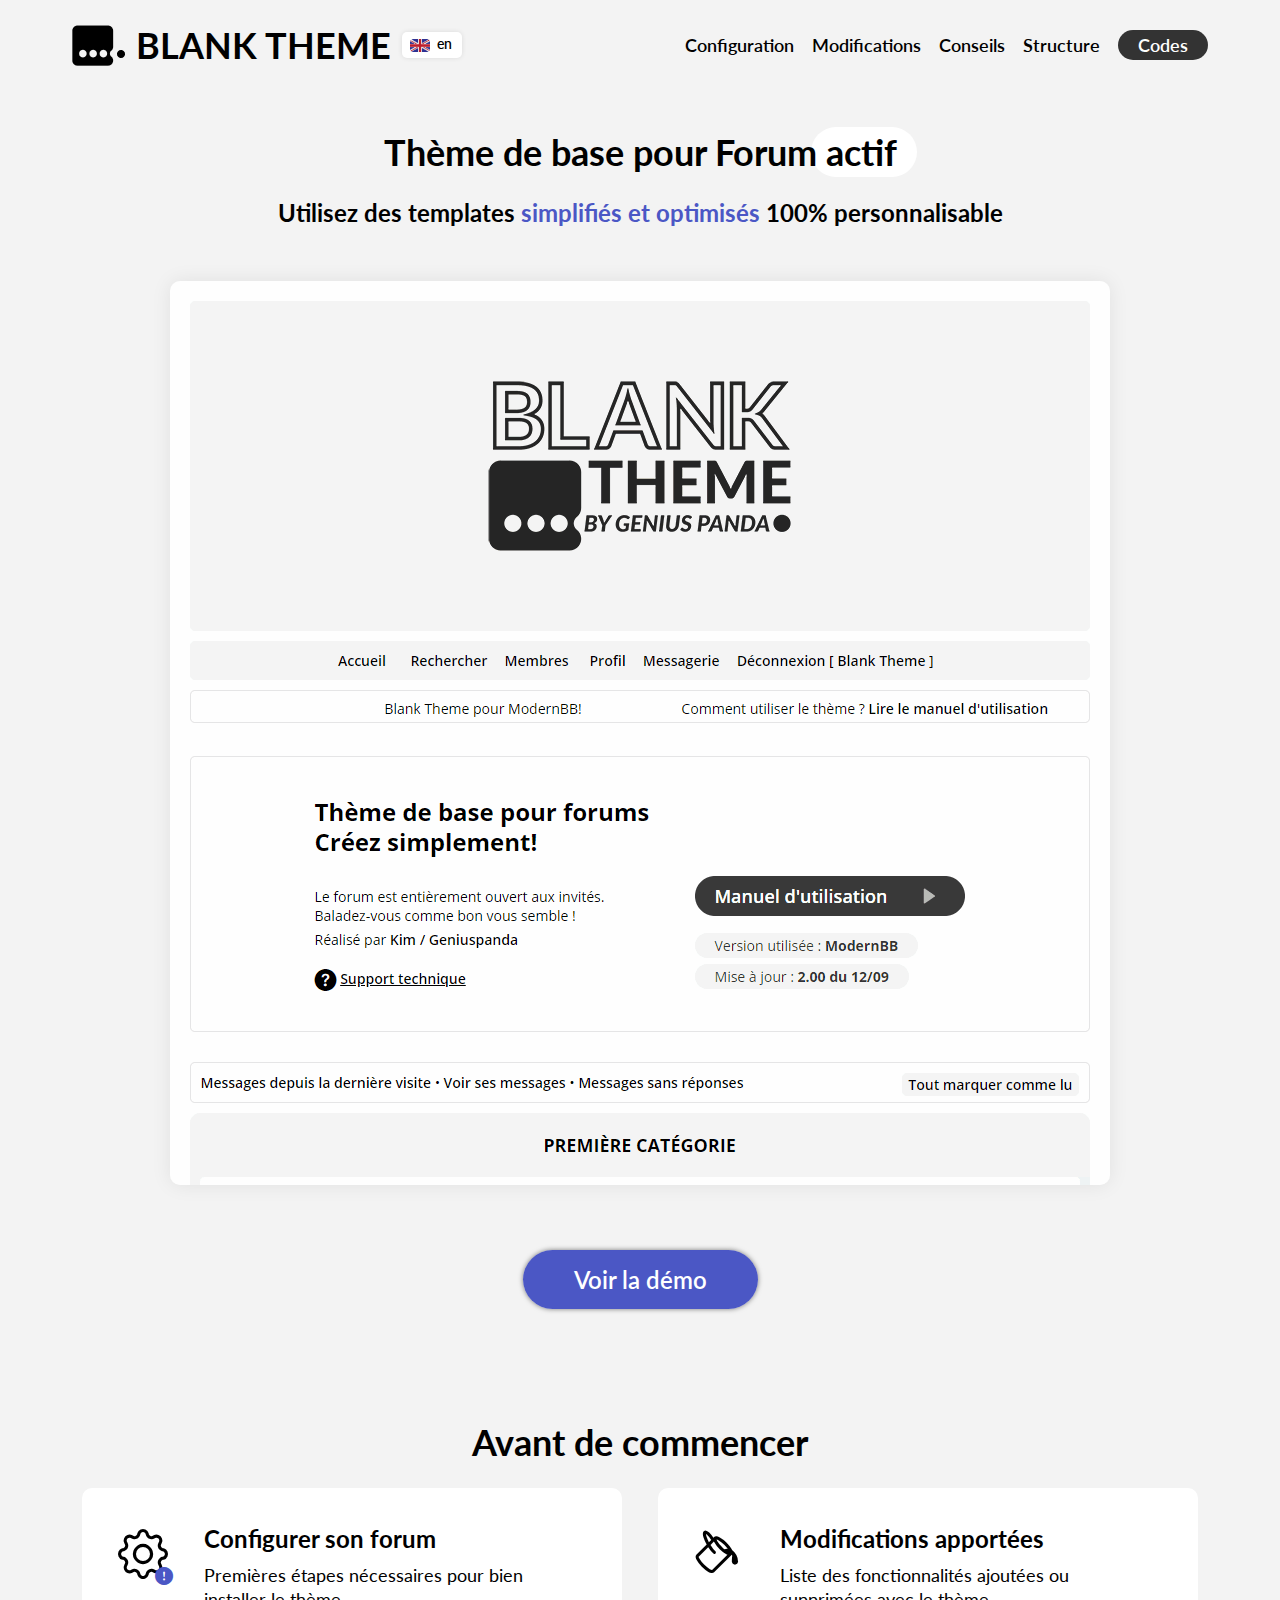
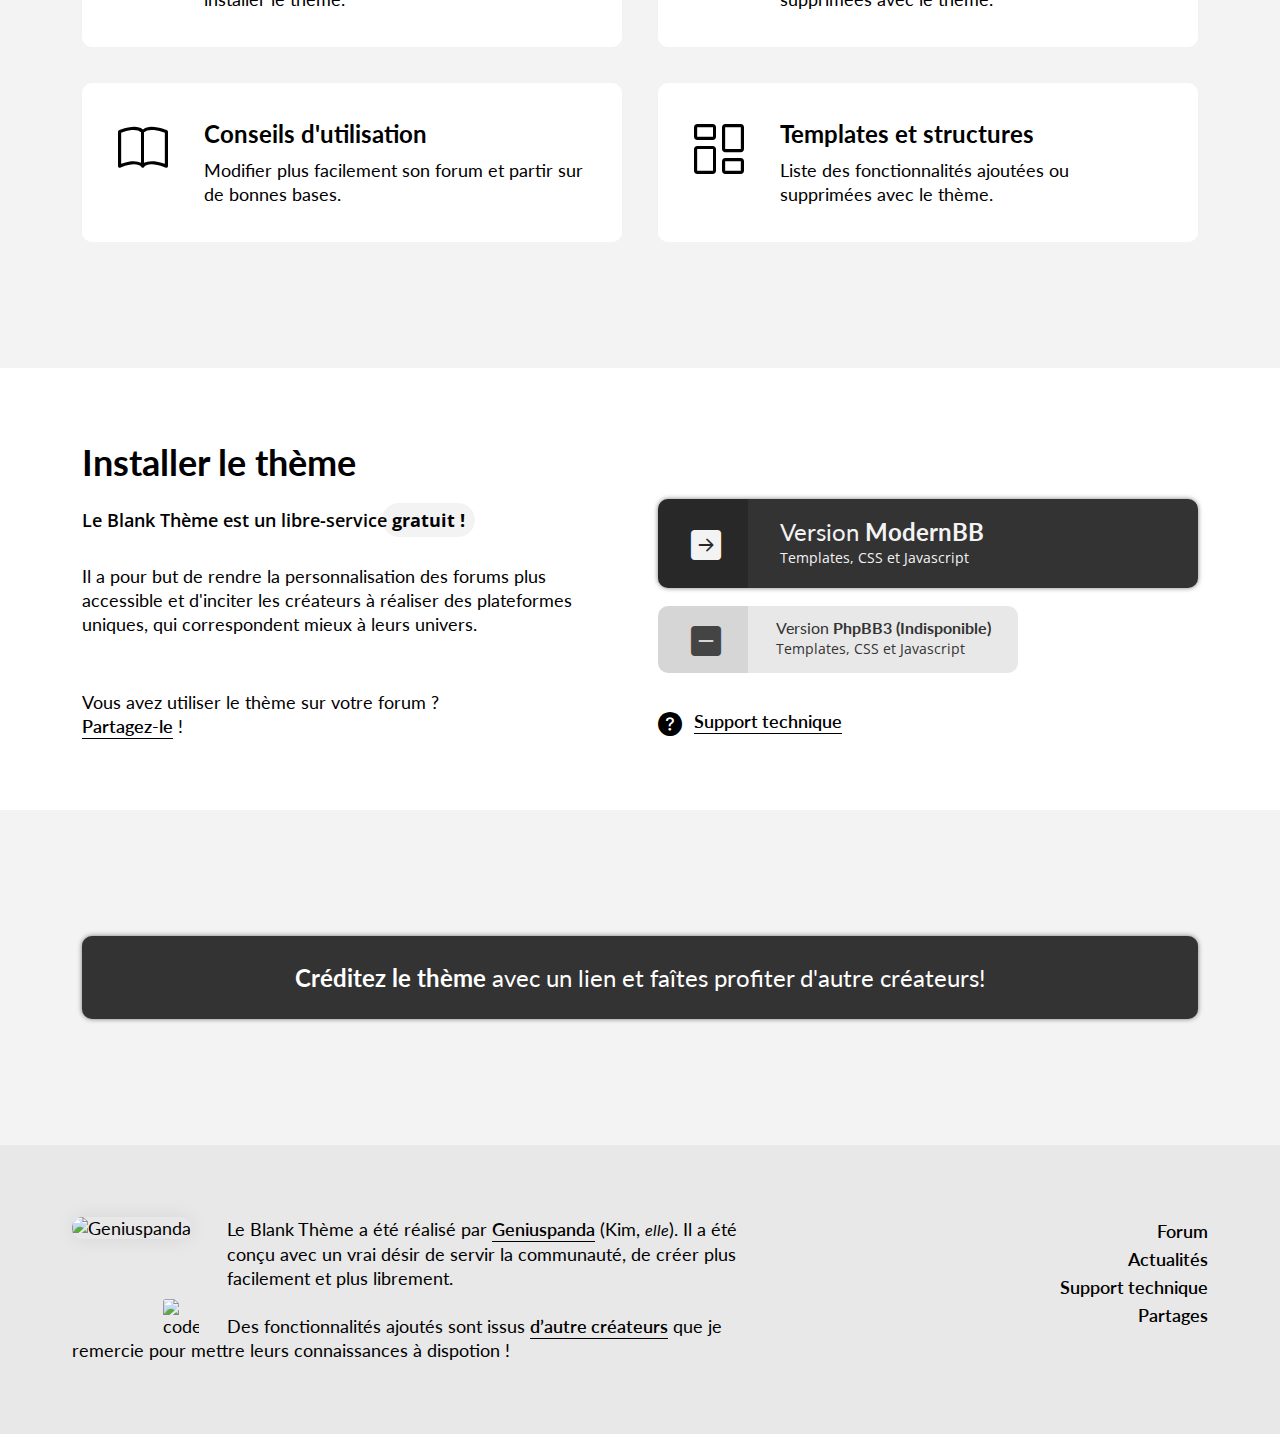
==== index.html @ 56694401 "Push to repository" ====
<!DOCTYPE html>
<html lang="fr">

<head>
    <meta charset="UTF-8">
    <title>Blank Theme Documentation</title>

    <link rel="stylesheet" href="index.css">

    <link rel="preconnect" href="https://fonts.gstatic.com" crossorigin>
    <link href="https://fonts.googleapis.com/css2?family=Lato:ital,wght@0,400;0,700;0,900;1,400&family=Open+Sans:ital,wght@0,300;0,400;0,600;1,300;1,400;1,600&display=swap" rel="stylesheet">

    <link rel="stylesheet" href="https://cdn.jsdelivr.net/npm/bootstrap-icons@1.5.0/font/bootstrap-icons.css">

    <script>
        function myFunction() {
            var x = document.getElementById("header");
            if (x.className === "navigation") {
                x.className += " responsive";
            } else {
                x.className = "navigation";
            }
        }

    </script>

</head>

<body>

    <header>
        <div class="logo">
            <a href="/" class="homepage">
                <img src="asset/logo.png" />
                <span class="title">Blank Theme</span>
            </a>
            <div class="lang">
                <a href="/EN/index.html">
                    <img src="asset/en_flag.png" alt="english" class="flag">en
                </a>
                <a class="translate" href="https://blankthemerpg.forumactif.com/t47-multi-langages-help-translate" target="_blank">translate?</a>

            </div>

        </div>

        <div class="navigation" id="header">
            <a href="configuration.html">Configuration</a>
            <a href="modifications.html">Modifications</a>
            <a href="tips.html">Conseils</a>
            <a href="templates.html">Structure</a>
            <a href="https://github.com/gp-kim/Blank-Theme" target="_blank" class="code-nav">Codes</a>
        </div>
    </header>



    <div class="hero-page">

        <h1><span>Thème de base pour Forum</span>
            <div class="forum"><span>actif</span></div>
        </h1>
        <h2>Utilisez des templates <accentClr>simplifiés et optimisés</accentClr> 100% personnalisable</h2>

        <div id="preview">
            <a href="https://blankthemerpg.forumactif.com/" target="_blank"><img src="asset/DEMO.gif" src="Aperçu de la démo" /></a>
        </div>
        <br />

        <a href="https://blankthemerpg.forumactif.com/" target="_blank" class="cta">Voir la démo</a>

    </div>



    <section>
        <h1 class="start">Avant de commencer</h1>

        <div class="start">

            <a class="article" href="configuration.html">
                <i class="bi bi-gear"></i>
                <i class="bi bi-exclamation-circle-fill"></i>
                <div>
                    <h2>Configurer son forum</h2>
                    <p>Premières étapes nécessaires pour bien installer le thème.</p>
                </div>
            </a>

            <a class="article" href="modifications.html">
                <i class="bi bi-paint-bucket"></i>
                <div>
                    <h2>Modifications apportées</h2>
                    <p>Liste des fonctionnalités ajoutées ou supprimées avec le thème.</p>
                </div>
            </a>

            <a class="article" href="tips.html">
                <i class="bi bi-book"></i>
                <div>
                    <h2>Conseils d'utilisation</h2>
                    <p>Modifier plus facilement son forum et partir sur de bonnes bases.</p>
                </div>
            </a>

            <a class="article" href="templates.html">
                <i class="bi bi-columns-gap"></i>
                <div>
                    <h2>Templates et structures</h2>
                    <p>Liste des fonctionnalités ajoutées ou supprimées avec le thème.</p>
                </div>
            </a>

        </div>
    </section>



    <div class="wrap">
        <section class="install">

            <div class="install-infos">
                <h1>Installer le thème</h1>
                <div class="free"><span>Le Blank Thème est un libre-service</span>
                    <div class="highlight"><span>gratuit !</span></div>
                </div><br />

                <p>Il a pour but de rendre la personnalisation des forums plus accessible et d'inciter les créateurs à réaliser des plateformes uniques, qui correspondent mieux à leurs univers.</p>
                <br /><br />

                <p>Vous avez utiliser le thème sur votre forum ? <br />
                    <a href="https://blankthemerpg.forumactif.com/t46-share-your-forum" target="_blank" class="underline">Partagez-le</a> !
                </p>

            </div>

            <div class="install-buttons">

                <a href="https://github.com/gp-kim/Blank-Theme" target="_blank" class="install-btn modernbb">
                    <div class="infos">
                        <h2>Version <strong>ModernBB</strong></h2>
                        <p>Templates, CSS et Javascript</p>
                    </div>

                    <div class="arrow">
                        <i class="bi bi-arrow-right-square-fill"></i>
                    </div>

                </a>

                <a href="" class="install-btn phpbb3">
                    <div class="infos">
                        <h2>Version <strong>PhpBB3 (Indisponible)</strong></h2>
                        <p>Templates, CSS et Javascript</p>
                    </div>

                    <div class="arrow">
                        <i class="bi bi-dash-square-fill"></i>
                    </div>

                </a>

                <span class="support">
                    <i class="bi bi-question-circle-fill"></i> <a href="https://blankthemerpg.forumactif.com/f3-support-help" target="_blank" class="underline">Support technique</a>
                </span>


            </div>

        </section>
    </div>


    <section class="credit">
        <div>
            <h2><strong>Créditez le thème</strong> avec un lien et faîtes profiter d'autre créateurs!</h2>
        </div>
    </section>




    <footer>
        <div class="author">
            <div class="avatars">
                <img src="https://www.zupimages.net/up/21/41/6l9s.png" alt="Geniuspanda" class="gp">
                <img src="https://www.zupimages.net/up/21/41/nvf9.png" alt="code_lab" class="lab">
            </div>

            <p>
                Le Blank Thème a été réalisé par <a href="https://code-lab.tumblr.com/" class="underline" target="_blank">Geniuspanda</a> (Kim, <em>elle</em>). Il a été conçu avec un vrai désir de servir la communauté, de créer plus facilement et plus librement.
                <br /><br />
                Des fonctionnalités ajoutés sont issus <a href="modifications.html" class="underline" target="_blank">d’autre créateurs</a> que je remercie pour mettre leurs connaissances à dispotion !
            </p>
        </div>

        <div class="links_footer">
            <a href="https://blankthemerpg.forumactif.com/" target="_blank">Forum</a><br />
            <a href="https://blankthemerpg.forumactif.com/f14-updates" target="_blank">Actualités</a><br />
            <a href="https://blankthemerpg.forumactif.com/f3-support-help" target="_blank">Support technique</a><br />
            <a href="https://blankthemerpg.forumactif.com/t46-share-your-forum" target="_blank">Partages</a><br /><br />

            <script type='text/javascript' src='https://storage.ko-fi.com/cdn/widget/Widget_2.js'></script><script type='text/javascript'>kofiwidget2.init('Support Me on Ko-fi', '#4B57C5', 'H2H72OYRJ');kofiwidget2.draw();</script> 

        </div>

    </footer>


</body>

</html>
---- index.css ----
:root {
    --light: #FFFFFF;
    --dark: #333;
    --black: #000;
    --grey: #f3f3f3;
    --greyer: #E8E8E8;
    --dust: #959595;
    --accent: #4B57C5;
    --light-acc: #E8EAF8;

    --shad: 0 0 20px rgba(0, 0, 0, 0.08);
    --dark-shad: 0 0 5px rgba(0, 0, 0, 0.5);
    --sm-shad: 0 0 5px rgba(0, 0, 0, 0.1);

    --lato: 'Lato', sans-serif;
    --op: 'Open Sans', sans-serif;
}

* {
    box-sizing: border-box;
}

html {
    font-size: 62.5%;
}

body {
    background: var(--grey);
    font-family: var(--lato);
    margin: 130px 0 0;
    padding: 0;
    font-size: 1.8rem;
    
}


a {
    text-decoration: none;
    color: var(--black);
    position: relative;
    font-weight: 600;
    font-family: var(--lato);
}

a:hover {
    color: var(--accent)
}

a.underline:before, .navigation a:not(a.code-nav):before {
    content: '';
    position: absolute;
    display: block;
    bottom: -2px;
    right: 0;
    left: 0;
    height: 1px;
    width: 100%;
    background: var(--black);
    transition:
}

a.underline:hover:before, 
.navigation a:not(a.code-nav):hover:before, 
.navigation a.onpage:before 
{
    background: var(--accent)!important;
    height: 2px!important;
    opacity: 1;
}

.navigation a:not(a.code-nav, a.onpage):before {
    opacity: 0;
}



h1 {
    font-size: 3.6rem;
    margin-top: 0;
    scroll-margin-top: 110px;
}

h2 {
    font-size: 2.4rem;
    margin: 0 0 1rem;
    scroll-margin-top: 110px;

}

h3 {
    margin: 0
}

h4 {
    margin: 0;
    font-size: 1.8rem;
    position: relative;
}


p {
    font-size: 1.8rem;
    line-height: 2.4rem;
    margin: 1rem 0 0;
}

accentClr {
    color: var(--accent)
}


c {
    background: var(--grey);
    border-radius: 5px;
    font-family: monospace;
    font-size: 1.4rem;
    padding: 0.1em 0.4em;
    color: var(--accent);
}

em {
    font-size: 1.6rem;
}


section {
    max-width: 66em;
    margin: 7em auto;
    padding: 0 2em;
}

article {
    background: var(--light);
    padding: 3em;
    border-radius: 15px;
    position: relative;
}

.wrap {
    background: var(--light);
    padding: 4em 2em;
}





header {
    position: fixed;
    inset: 0;
    padding: 0 4em;
    height: 90px;
    margin: 0 auto;
    background: var(--grey);
    z-index: 99;
    display: flex;
    justify-content: space-between;
    align-items: center;
}
.logo, .logo a.homepage {
    font-size: 3.6rem;
    text-transform: uppercase;
    color: var(--black);
    font-weight: 700;
    display: flex;
    align-items: center;
    grid-gap: 0.3em;
}


.lang {
    background-color: var(--light);
    padding: 0.2em 0.6em 0.4em;
    border-radius: 5px;
    font-size: 1.4rem;
    border: none;
    font-family: var(--lato);
    cursor: pointer;
    transition: 0.3s;
    width: 60px;
    overflow: hidden;
    display: grid;
    grid-template-columns: 50px 150px;
    text-transform: none;
    grid-gap: 0.5em;
    box-shadow: var(--sm-shad);
}

.lang:hover {
    width: 130px;
}

img.flag {
    width: 20px;
    vertical-align: middle;
    margin-right: 0.5em;
}

a.translate {
    font-style: italic;
    font-weight: 500
}



.navigation {
    display: flex;
    align-items: center;
    grid-gap: 1em;
}


.navigation a {
    position: relative;
}

.code-nav {
    background: var(--dark);
    border-radius: 20px;
    padding: 0.1em 1em;
    color: var(--light);
    border: 2px solid transparent;
}

.code-nav:hover {
    border: 2px solid var(--black);
    color: var(--black);
    background: transparent;
}




.hero-page {
    text-align: center;
    padding: 0 2em;
}



.forum {
    display: inline-block;
    position: relative;
}

.forum:before {
    content: '';
    position: absolute;
    display: block;
    background: var(--light);
    inset: -3px -20px -3px -15px;
    border-radius: 30px;
}

.hero-page span {
    z-index: 5;
    position: relative
}

#preview {
    max-width: 940px;
    margin: 3em auto;
}
#preview img {
    width: 100%;
    border-radius: 10px;
    box-shadow: var(--shad);
    object-fit: cover;
    object-position: top;
}

a.cta {
    background: var(--accent);
    border-radius: 40px;
    padding: 0.5em 2em;
    margin-top: 2em;
    font-size: 2.4rem;
    color: var(--light);
    border: 3px solid transparent;
    box-shadow: var(--dark-shad)
}

a.cta:hover {
    background: var(--light);
    color: var(--accent);
    border: 3px solid var(--accent);
}



.start {
    display: grid;
    grid-template-columns: repeat(auto-fit, minmax(25em, 1fr));
    justify-content: center;
    grid-gap: 2em;
}

h1.start {
    text-align: center;
}

a.article {
    background: var(--light);
    border-radius: 10px;
    padding: 2em;
    grid-column-gap: 2em;
    position: relative;
    display: flex;
    transition: 0.3s
}

a.article:hover {
    transform: scale(1.05);
    box-shadow: var(--shad)
}

a.article p {
    font-weight: normal
}

a.article .bi {
    font-size: 5rem;
}

a.article .bi-exclamation-circle-fill {
    position: absolute;
    z-index: 5;
    top: 77px;
    left: 73px;
    color: var(--accent);
    font-size: 1.8rem;
}


.install {
    margin: 0 auto;
    background: var(--light);
    grid-template-columns: repeat(auto-fit, minmax(25em, 1fr));
    justify-content: center;
    display: grid;
    
    align-items: end;
    grid-gap: 2em;
}

.install > div {
    max-width: em;
    margin: ;
} 

.free {
    font-size: 1.8rem;
    font-family: var(--op);
    font-weight: 600;
}

.highlight {
    display: inline-block;
    position: relative;
    font-weight: bold;
}

.highlight:before {
    content: '';
    display: block;
    background: var(--grey);
    inset: -5px -10px;
    border-radius: 20px;
    position: absolute;
    z-index: 1
}

.free span {
    z-index: 5;
    position: relative
}


.install-btn {
    max-width: 30em;
    border-radius: 10px;
    position: relative;
    display: block;
    background-color: var(--dark);
    margin-bottom: 1em;
    color: var(--grey);
    box-shadow: var(--dark-shad);
    transition: 0.3s;
}

.install-btn:hover {
    color: var(--light);
}


.install-btn .infos {
    padding: 1em 1.8em;
    margin-left: 5em;
    z-index: 5;
    position: relative
}

.install-btn h2,
.install-btn p {
    margin: 0;
    font-weight: normal
}


.install-btn p {
    font-weight: normal;
    font-family: var(--op);
    font-size: 1.4rem;
}


.install-btn .arrow {
    background: rgba(0, 0, 0, 0.2);
    border-radius: 10px 0 0 10px;
    font-size: 3rem;
    padding-left: 1.1em;
    width: 3em;
    transition: 0.3s;
    position: absolute;
    z-index: 1;
    top: 0;
    left: 0;
    bottom: 0;
    display: flex;
    justify-content: ;
    align-items: center;
}


.install-btn:hover:not(.phpbb3) .arrow {
    padding-left: 1.5em;
    width: 100%;
    border-radius: 10px;
    color: var(--accent)
}

.install-btn.phpbb3 {
    min-width: 20em;
    background: var(--greyer);
    width: ;
    font-size: 1.2rem;
    color: var(--dark);
    margin-bottom: 3em;
    box-shadow: none;
    cursor: default;
}

.install-btn.phpbb3 .infos {
    margin-left: 8em;
}

.install-btn.phpbb3 h2 {
    font-size: 1.6rem;
}

.install-btn.phpbb3 .arrow {
    background: rgba(0, 0, 0, 0.08);
    opacity: 0.9
}

span.support:hover {
    color: var(--accent);
}

.bi-question-circle-fill {
    vertical-align: middle;
    font-size: 2.4rem;
    margin-right: 0.3em;
}

.credit {
    padding: em;
}

.credit > div {
    box-shadow: var(--dark-shad);
    border-radius: 10px;
    background: var(--dark);
    color: var(--light);
    text-align: center;
    padding: 1.5em;
    
}

.credit h2 {
    margin: 0;
    font-weight: normal
}



footer {
    background: var(--greyer);
    justify-content: space-between;
    padding: 4em;
    display: grid;
    grid-row-gap: 2em;
    grid-template-columns: repeat(auto-fit, minmax(25em, auto)) ;
    margin-top: 7em;
}

.author {
    max-width: 45em;
}

.author p {
    margin-top: 0
}

.avatars {
    position: relative;
    height: 110px;
    float: left;
    margin-right: 2em;
    margin-bottom: 0.5em;
}

img.gp {
    box-shadow: var(--shad);
    border-radius: 10px;
    width: 110px;
    height: 110px;
    object-fit: cover;
}

img.lab {
    width: 40px;
    height: 40px;
    position: absolute;
    z-index: 5;
    bottom: -10px;
    right: -10px;
    border: 2px solid var(--greyer);
    border-radius: 5px;
}


.links_footer {
    text-align: right;
    line-height: 2.8rem;
}

.kofi {
    display:inline-block;
    border-radius: 7px;
    transition: 0.3s;
    line-height: 1.1rem;
    transform: scale(0.9)
}

.kofi:hover {
    box-shadow: var(--dark-shad);
    transform: scale(1)
}




@media screen and (max-width: 1260px) {
    header, footer {padding-right:2em;padding-left:2em;}
}
    
@media screen and (max-width: 1170px) {
  .navigation a:not(.code-nav) {display: none;}
    
    aside {display: none}
    .content {grid-column: 1 / span 2}
}
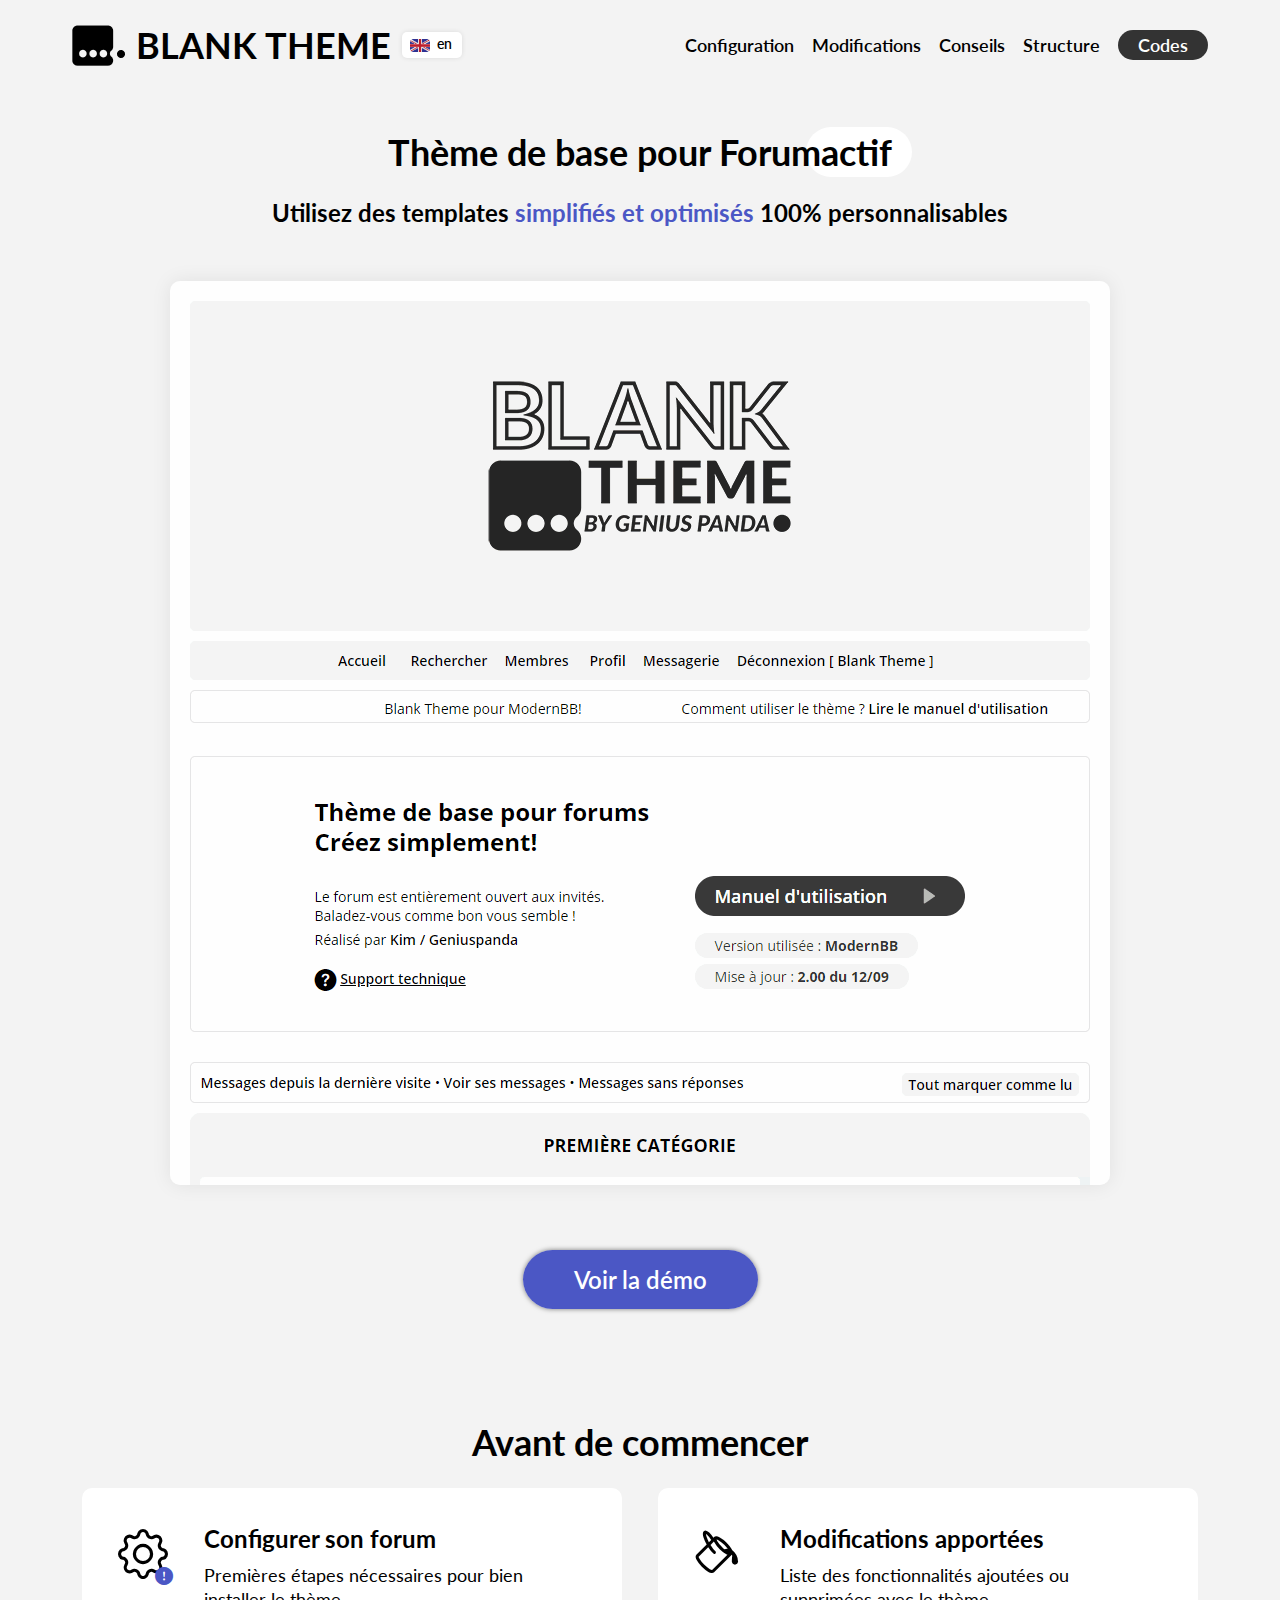
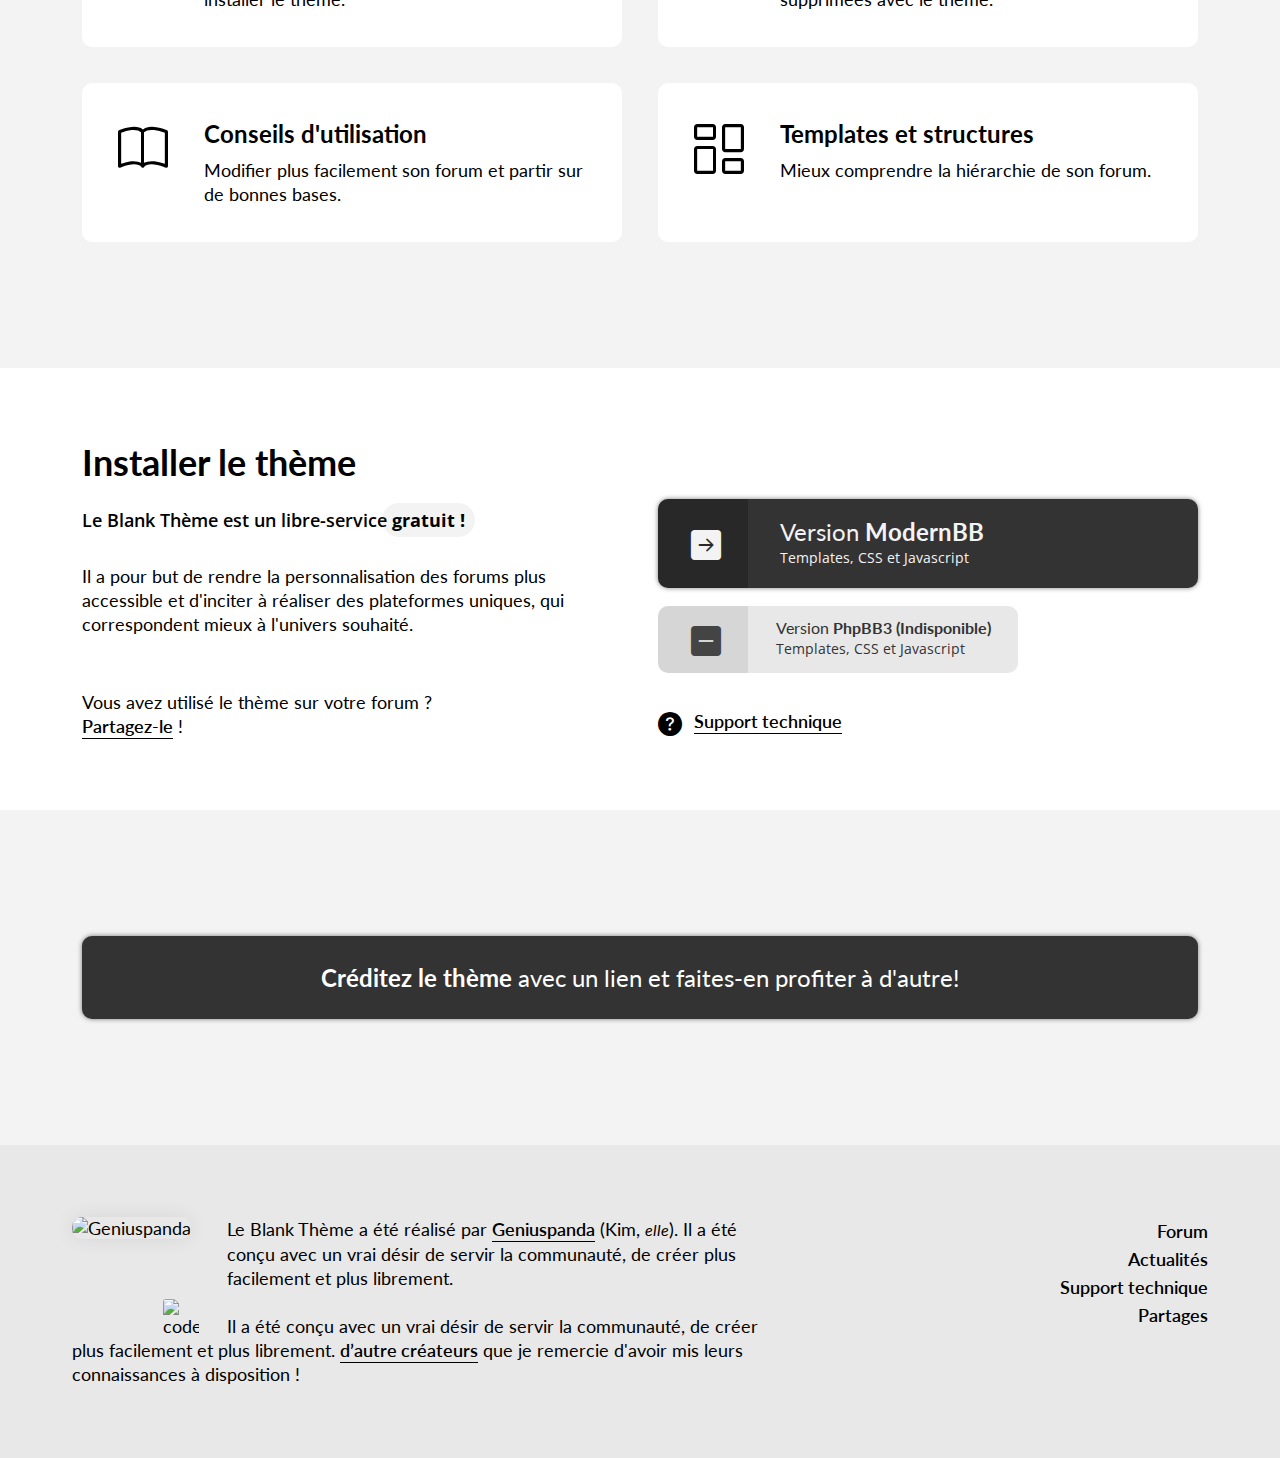
==== commit 1750b0b7: "Correction + favicon" ====
--- a/index.html
+++ b/index.html
@@ -4,6 +4,7 @@
 <head>
     <meta charset="UTF-8">
     <title>Blank Theme Documentation</title>
+    <link rel="shortcut icon" type="image/png" href="/asset/fav3.png"/>
 
     <link rel="stylesheet" href="index.css">
 
@@ -57,10 +58,9 @@
 
     <div class="hero-page">
 
-        <h1><span>Thème de base pour Forum</span>
-            <div class="forum"><span>actif</span></div>
+        <h1><span>Thème de base pour Forum</span><div class="forum"><span>actif</span></div>
         </h1>
-        <h2>Utilisez des templates <accentClr>simplifiés et optimisés</accentClr> 100% personnalisable</h2>
+        <h2>Utilisez des templates <accentClr>simplifiés et optimisés</accentClr> 100% personnalisables</h2>
 
         <div id="preview">
             <a href="https://blankthemerpg.forumactif.com/" target="_blank"><img src="asset/DEMO.gif" src="Aperçu de la démo" /></a>
@@ -107,7 +107,7 @@
                 <i class="bi bi-columns-gap"></i>
                 <div>
                     <h2>Templates et structures</h2>
-                    <p>Liste des fonctionnalités ajoutées ou supprimées avec le thème.</p>
+                    <p>Mieux comprendre la hiérarchie de son forum.</p>
                 </div>
             </a>
 
@@ -125,10 +125,10 @@
                     <div class="highlight"><span>gratuit !</span></div>
                 </div><br />
 
-                <p>Il a pour but de rendre la personnalisation des forums plus accessible et d'inciter les créateurs à réaliser des plateformes uniques, qui correspondent mieux à leurs univers.</p>
+                <p>Il a pour but de rendre la personnalisation des forums plus accessible et d'inciter à réaliser des plateformes uniques, qui correspondent mieux à l'univers souhaité.</p>
                 <br /><br />
 
-                <p>Vous avez utiliser le thème sur votre forum ? <br />
+                <p>Vous avez utilisé le thème sur votre forum ? <br />
                     <a href="https://blankthemerpg.forumactif.com/t46-share-your-forum" target="_blank" class="underline">Partagez-le</a> !
                 </p>
 
@@ -173,7 +173,7 @@
 
     <section class="credit">
         <div>
-            <h2><strong>Créditez le thème</strong> avec un lien et faîtes profiter d'autre créateurs!</h2>
+            <h2><strong>Créditez le thème</strong> avec un lien et faites-en profiter à d'autre!</h2>
         </div>
     </section>
 
@@ -188,9 +188,9 @@
             </div>
 
             <p>
-                Le Blank Thème a été réalisé par <a href="https://code-lab.tumblr.com/" class="underline" target="_blank">Geniuspanda</a> (Kim, <em>elle</em>). Il a été conçu avec un vrai désir de servir la communauté, de créer plus facilement et plus librement.
+                Le Blank Thème a été réalisé par <a href="https://code-lab.tumblr.com/" class="underline" target="_blank">Geniuspanda</a> (Kim, <em>elle</em>).  Il a été conçu avec un vrai désir de servir la communauté, de créer plus facilement et plus librement.
                 <br /><br />
-                Des fonctionnalités ajoutés sont issus <a href="modifications.html" class="underline" target="_blank">d’autre créateurs</a> que je remercie pour mettre leurs connaissances à dispotion !
+                 Il a été conçu avec un vrai désir de servir la communauté, de créer plus facilement et plus librement. <a href="modifications.html" class="underline" target="_blank">d’autre créateurs</a> que je remercie d'avoir mis leurs connaissances à disposition !
             </p>
         </div>
 
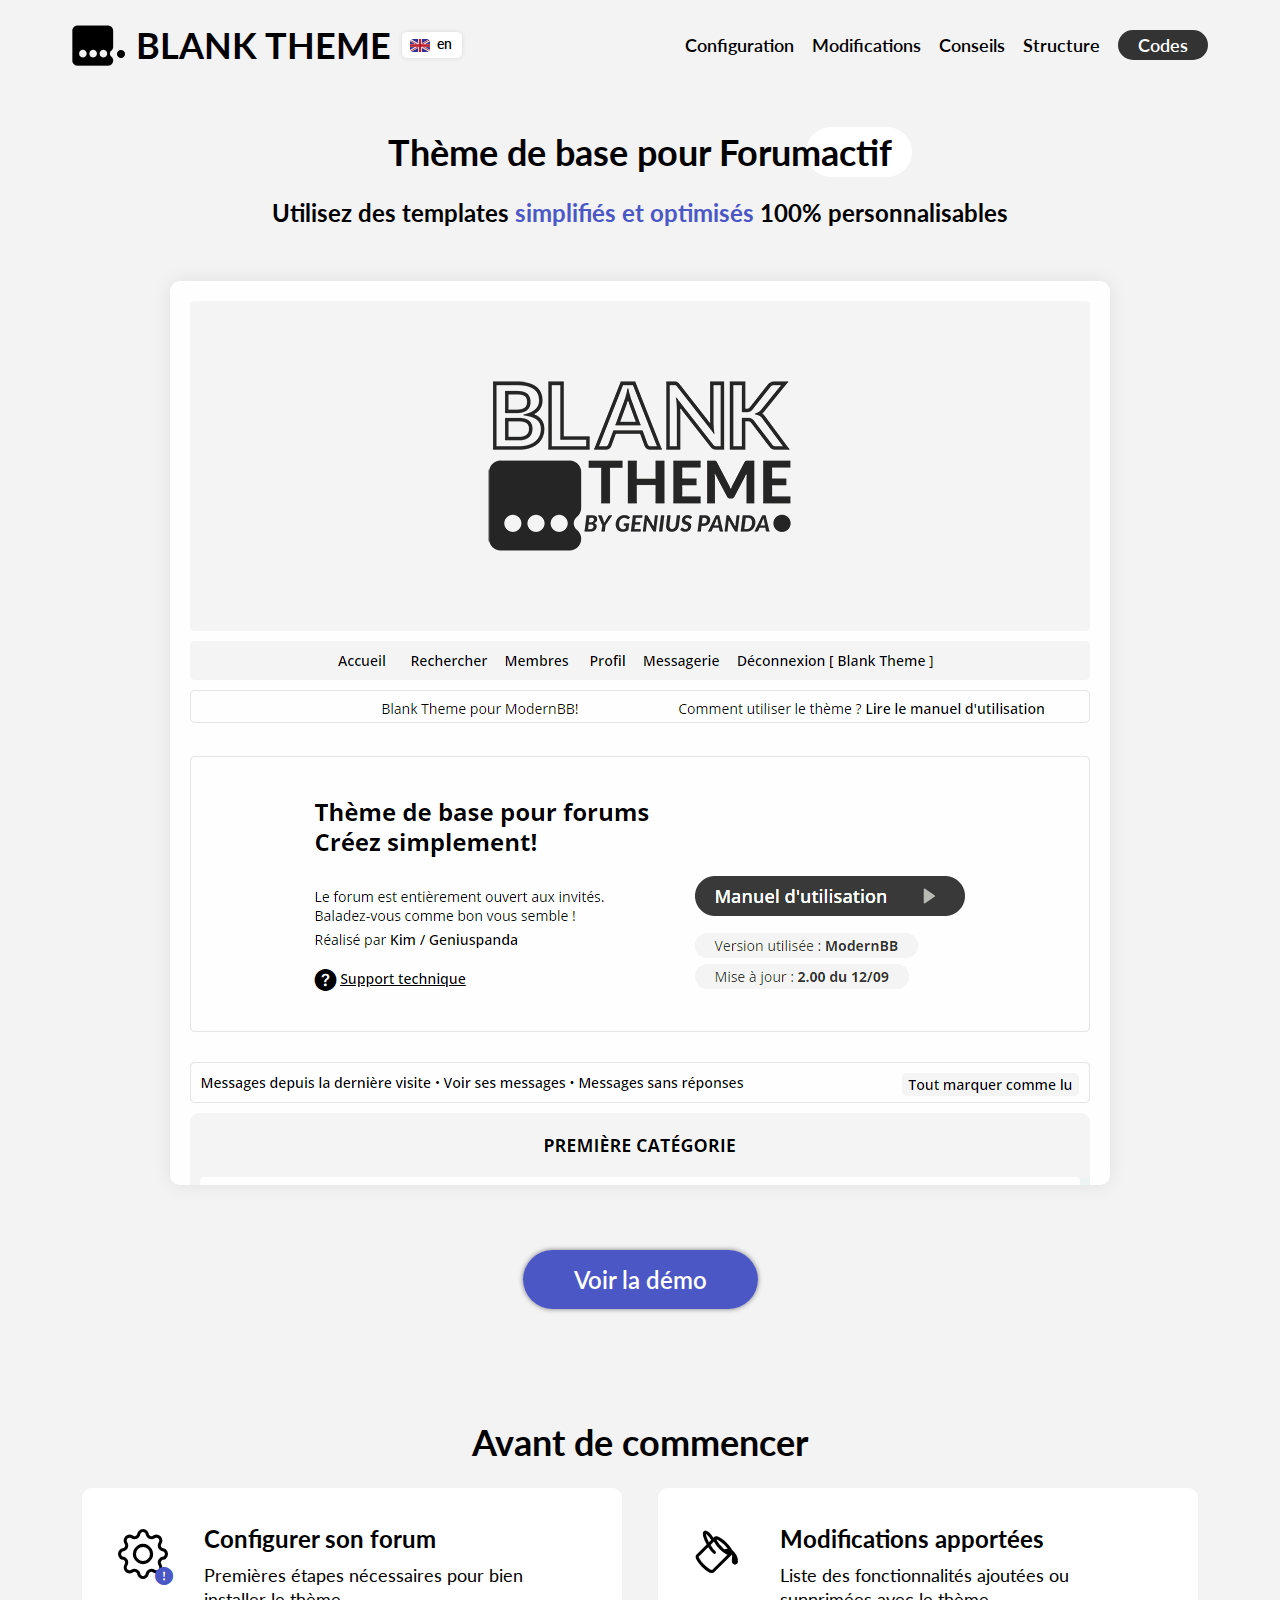
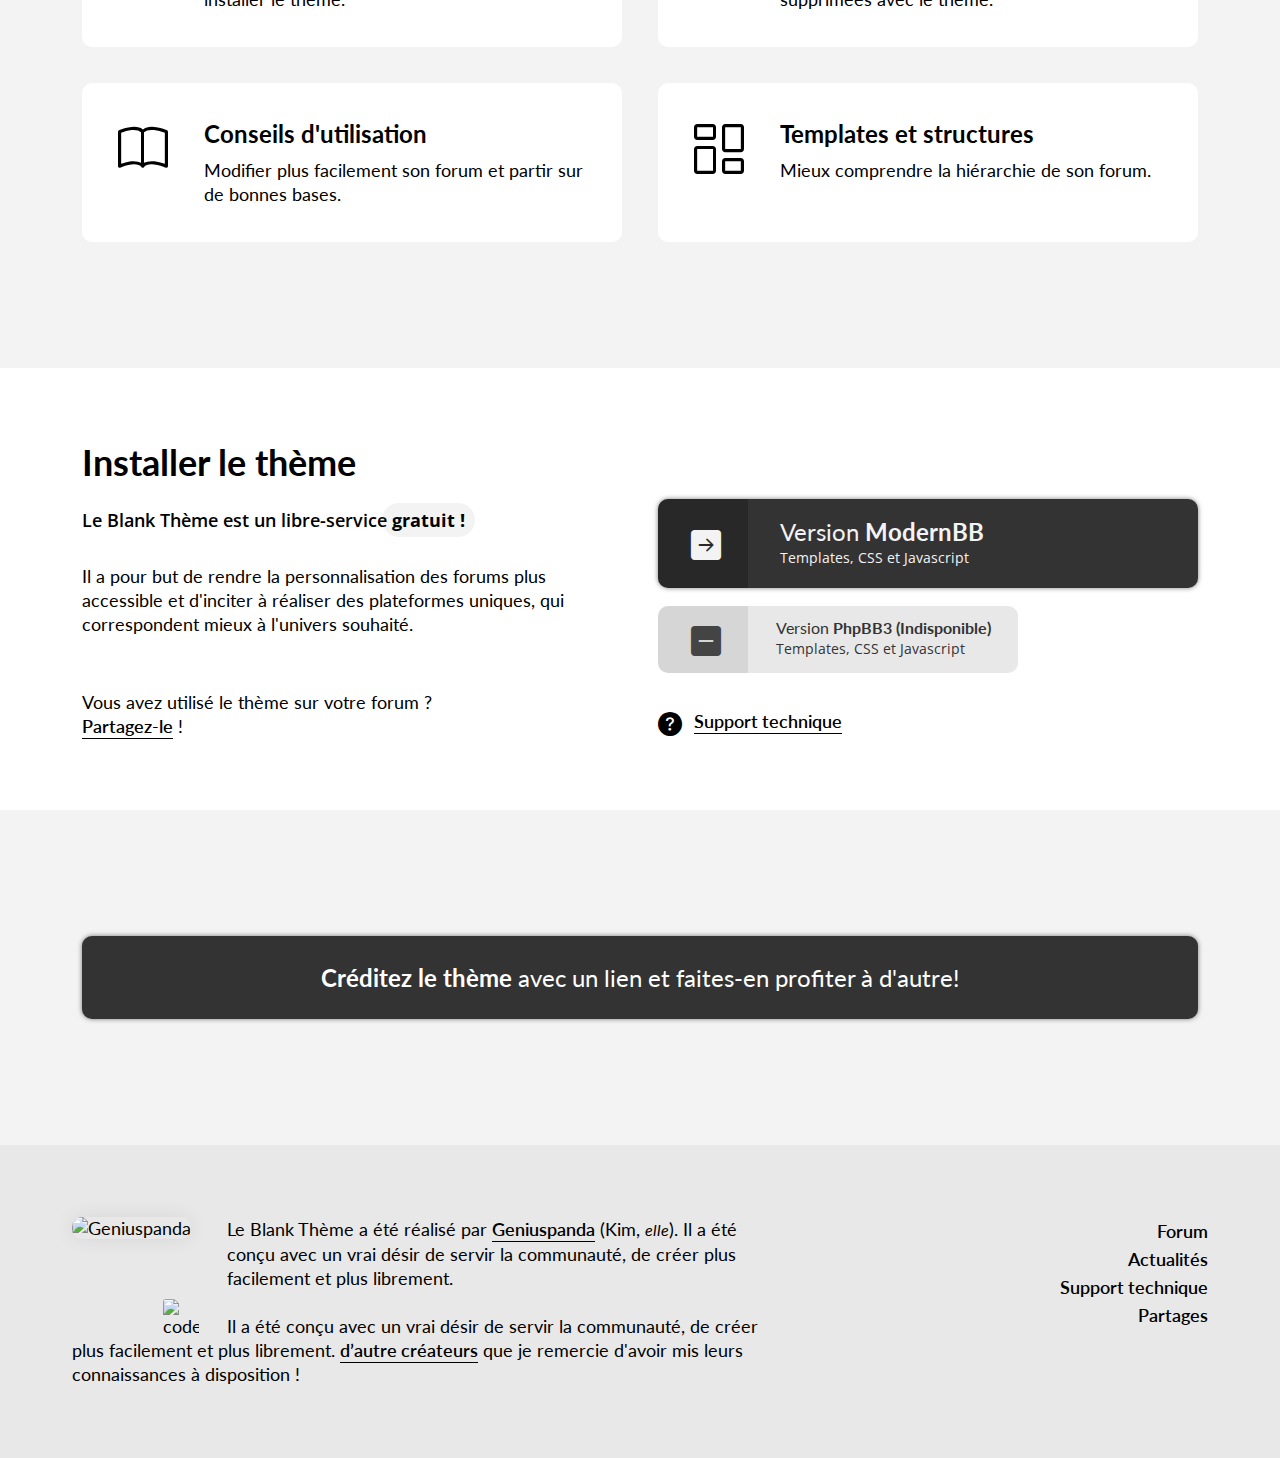
==== commit f5151acd: "Add description + lang" ====
--- a/index.html
+++ b/index.html
@@ -4,6 +4,7 @@
 <head>
     <meta charset="UTF-8">
     <title>Blank Theme Documentation</title>
+    <meta content="Base theme for forums" name="description">
     <link rel="shortcut icon" type="image/png" href="/asset/fav3.png"/>
 
     <link rel="stylesheet" href="index.css">
